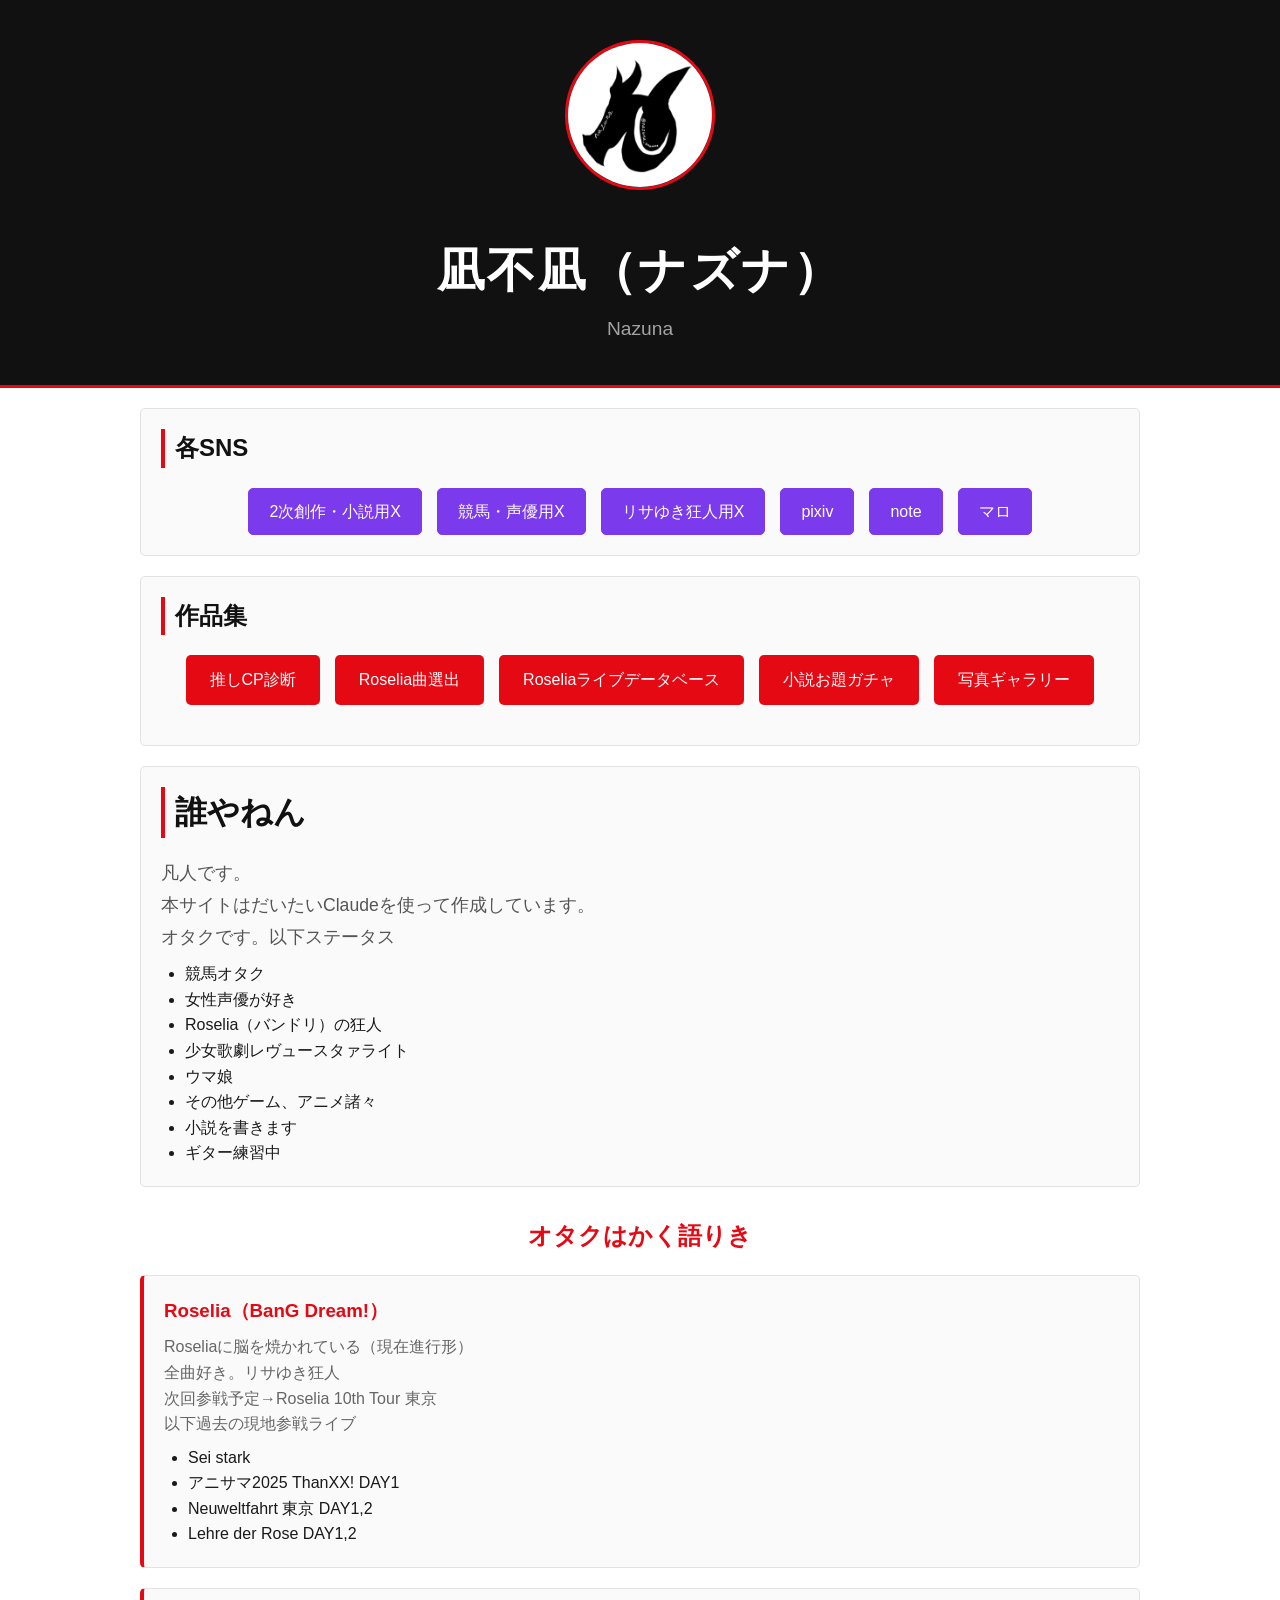
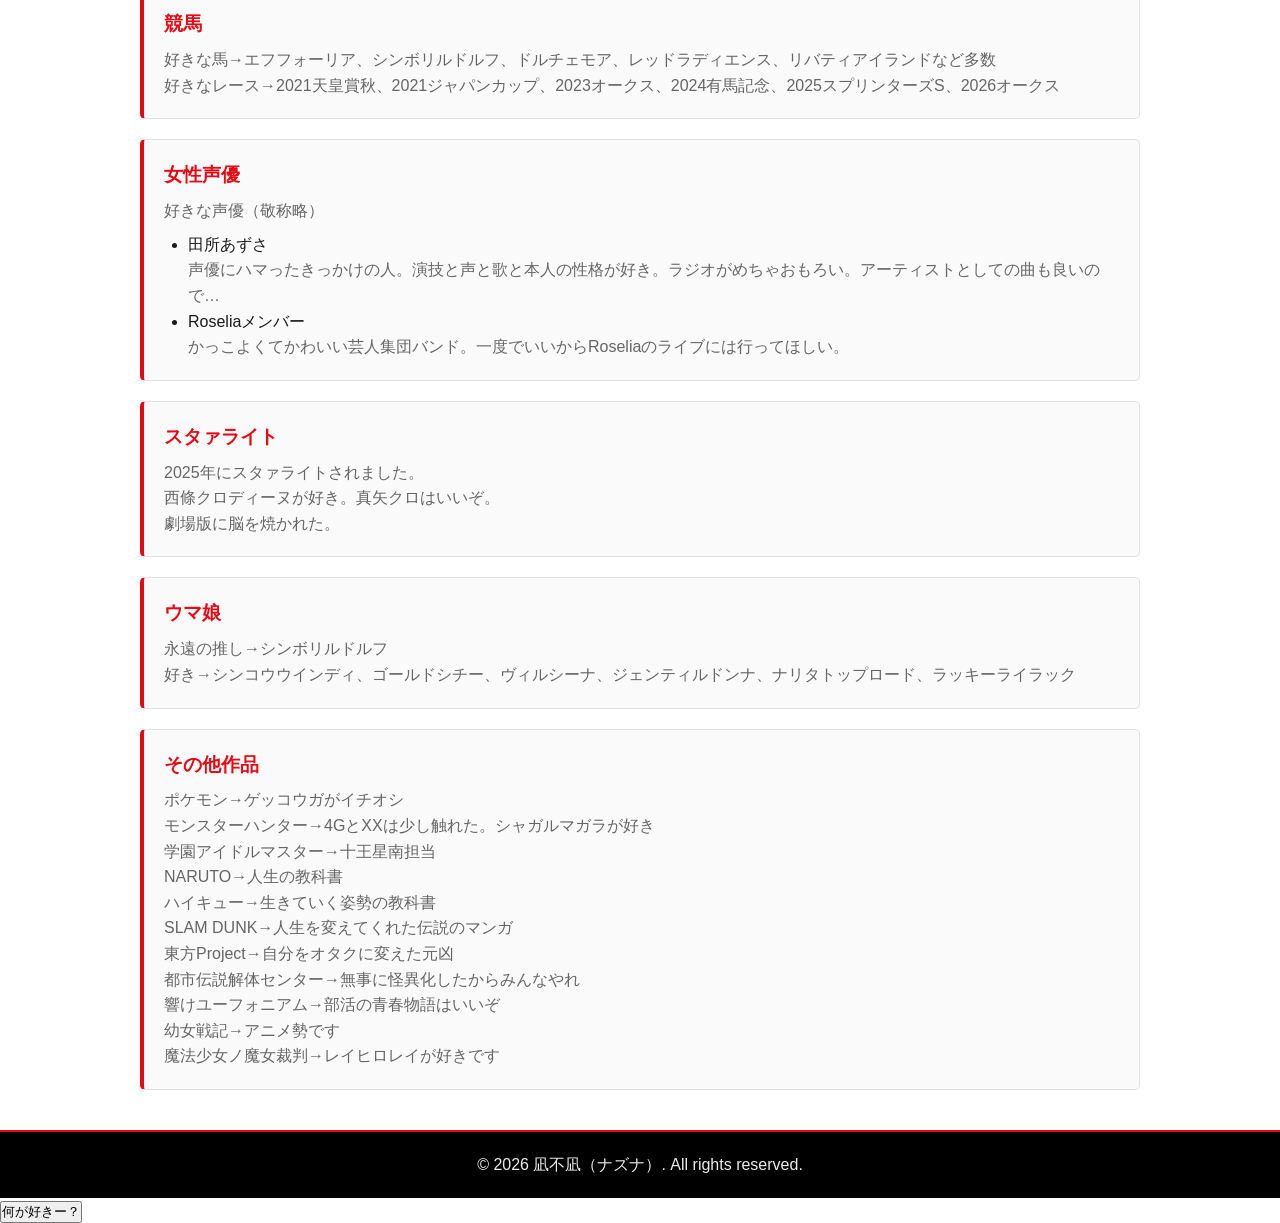
==== index.html @ 9413a5c5 "トップページの CSS を style.css に統合して整理 - index.html 内の <style> と style 属性をすべて style.css に移し、定義を1か所にした（見た目は従" ====
<!DOCTYPE html>
<html lang="ja">
<head>
    <meta charset="UTF-8">
    <meta name="viewport" content="width=device-width, initial-scale=1.0">
    <title>プロフィール | 凪不凪</title>
    <link rel="stylesheet" href="style.css">
</head>
<body>
    <header class="header">
        <img src="nazuna.png" alt="Profile Photo" class="profile-photo">
        <h1>凪不凪（ナズナ）</h1>
        <p>Nazuna</p>
    </header>

    <div class="container">

        <section class="sns">
            <h2>各SNS</h2>
            <div class="sns-links">
                <a href="https://x.com/nazuna_umanoma" target="_blank">2次創作・小説用X</a>
                <a href="https://x.com/boreas_uma10" target="_blank">競馬・声優用X</a>
                <a href="https://x.com/nazuna_shamrock" target="_blank">リサゆき狂人用X</a>
                <a href="https://www.pixiv.net/users/109788346" target="_blank">pixiv</a>                
                <a href="https://note.com/fenrir_umanoma" target="_blank">note</a>
                <a href="https://marshmallow-qa.com/fro7inpd7ycq0lu?t=5z8m8z" target="_blank">マロ</a>
            </div>
        </section>

        <section class="sns">
            <h2>作品集</h2>
        <!-- 下層ページへのリンク -->
        <div class="section-links">
            <a href="shindan/index.html" class="section-link-btn">推しCP診断</a>
            <a href="musicsort/index.html" class="section-link-btn">Roselia曲選出</a>
<!--  未完なのでまだ閉じておく         <a href="angya/index.html" class="section-link-btn">全国行脚</a> -->
            <a href="live-data/index.html" class="section-link-btn">Roseliaライブデータベース</a>
            <a href="ss-gacha/index.html" class="section-link-btn">小説お題ガチャ</a>
            <a href="gallery/" class="section-link-btn">写真ギャラリー</a>
        </div>
        </section>

        <section class="about">
            <h2>誰やねん</h2>
            <p>
                凡人です。<br>
                本サイトはだいたいClaudeを使って作成しています。<br>
                オタクです。以下ステータス
            </p>
            <ul>
                <li>競馬オタク</li>
                <li>女性声優が好き</li>
                <li>Roselia（バンドリ）の狂人</li>
                <li>少女歌劇レヴュースタァライト</li>
                <li>ウマ娘</li>
                <li>その他ゲーム、アニメ諸々</li>
                <li>小説を書きます</li>
                <li>ギター練習中</li>
            </ul>
        </section>

        <!-- 好きなもの紹介セクション -->
        <section>
            <h2 class="section-title">オタクはかく語りき</h2>

            <article class="interest-section">
                <h3>Roselia（BanG Dream!）</h3>
                <p>
                    Roseliaに脳を焼かれている（現在進行形）<br>
                    全曲好き。リサゆき狂人<br>
                    次回参戦予定→Roselia 10th Tour 東京<br>
                    以下過去の現地参戦ライブ
                </p>
                <ul>
                <li>Sei stark</li>
                <li>アニサマ2025 ThanXX! DAY1</li>
                <li>Neuweltfahrt 東京 DAY1,2</li>
                <li>Lehre der Rose DAY1,2</li>
                </ul>
            </article>                                   
            <article class="interest-section">
                <h3>競馬</h3>
                <p>
                    好きな馬→エフフォーリア、シンボリルドルフ、ドルチェモア、レッドラディエンス、リバティアイランドなど多数<br>
                    好きなレース→2021天皇賞秋、2021ジャパンカップ、2023オークス、2024有馬記念、2025スプリンターズS、2026オークス
                </p>
            </article>

            <article class="interest-section">
                <h3>女性声優</h3>
                <p>
                    好きな声優（敬称略）
                </p>
                <ul>
                <li>田所あずさ</li>
                <p>声優にハマったきっかけの人。演技と声と歌と本人の性格が好き。ラジオがめちゃおもろい。アーティストとしての曲も良いので…</p>
                <li>Roseliaメンバー</li>
                <p>かっこよくてかわいい芸人集団バンド。一度でいいからRoseliaのライブには行ってほしい。</p>
                </ul>
            </article>

            <article class="interest-section">
                <h3>スタァライト</h3>
                <p>
                    2025年にスタァライトされました。<br>
                    西條クロディーヌが好き。真矢クロはいいぞ。<br>
                    劇場版に脳を焼かれた。<br>
                </p>
            </article>

            <article class="interest-section">
                <h3>ウマ娘</h3>
                <p>
                    永遠の推し→シンボリルドルフ<br>
                    好き→シンコウウインディ、ゴールドシチー、ヴィルシーナ、ジェンティルドンナ、ナリタトップロード、ラッキーライラック<br>
                </p>
            </article>

            <article class="interest-section">
                <h3>その他作品</h3>
                <p>
                    ポケモン→ゲッコウガがイチオシ<br>
                    モンスターハンター→4GとXXは少し触れた。シャガルマガラが好き<br>
                    学園アイドルマスター→十王星南担当<br>
                    NARUTO→人生の教科書<br>
                    ハイキュー→生きていく姿勢の教科書<br>
                    SLAM DUNK→人生を変えてくれた伝説のマンガ<br>
                    東方Project→自分をオタクに変えた元凶<br>
                    都市伝説解体センター→無事に怪異化したからみんなやれ<br>
                    響けユーフォニアム→部活の青春物語はいいぞ<br>
                    幼女戦記→アニメ勢です<br>
                    魔法少女ノ魔女裁判→レイヒロレイが好きです<br>
                </p>
            </article>
        </section>
    </div>

    <footer class="footer">
        <p>&copy; 2026 凪不凪（ナズナ）. All rights reserved.</p>
        <!-- 最終更新日は script.js が取得できたときだけ表示する（取得できなければ出さない） -->
        <p id="last-updated" class="last-updated" hidden></p>
    </footer>

    <script src="script.js"></script>
</body>
</html>
---- style.css ----
/* style.css - トップページ（index.html）のスタイル
   色は :root の変数にまとめています。作品ページ（shindan など）も同じ配色です。 */

:root {
    --bg: #ffffff;
    --bg-card: #fafafa;
    --red: #e50914;
    --red-dark: #a8060f;
    --black: #111111;
    --violet: #7c3aed;
    --violet-dark: #5b21b6;
    --text: #1a1a1a;
    --text-muted: #666666;
    --text-sub: #555555;   /* 「誰やねん」の本文 */
    --border: #e2e2e2;
}

*, *::before, *::after { box-sizing: border-box; }

body {
    margin: 0;
    font-family: 'Segoe UI', 'Hiragino Kaku Gothic ProN', Arial, sans-serif;
    line-height: 1.6;
    background-color: var(--bg);
    color: var(--text);
}

/* ヘッダー */
.header {
    background: var(--black);
    color: #ffffff;
    padding: 40px 20px;
    text-align: center;
    border-bottom: 3px solid var(--red);
}
.header h1 {
    margin: 15px 0 5px;
    font-size: 3rem;
    letter-spacing: 0.05em;
    color: #ffffff;
}
.header p {
    margin: 0;
    font-size: 1.2rem;
    opacity: 0.9;
    color: #b3b3b3;
}

.profile-photo {
    width: 150px;
    height: 150px;
    border-radius: 50%;
    border: 3px solid var(--red);
    margin-bottom: 20px;
}

/* 本文の幅：最大幅を決めて左右に余白をとる（スマホでは余白を少し狭く） */
.container {
    max-width: 1040px;
    margin: 0 auto;
    padding: 0 20px;
}

/* カード（各SNS・作品集・誰やねん・好きなもの） */
.about, .sns, .interest-section {
    padding: 20px;
    border: 1px solid var(--border);
    margin: 20px 0;
    border-radius: 5px;
    background-color: var(--bg-card);
}

.about h2, .sns h2 {
    margin: 0 0 20px;
    color: var(--black);
    border-left: 4px solid var(--red);
    padding-left: 10px;
}
.about h2 { font-size: 2rem; }

.about p {
    margin: 0;
    font-size: 1.1rem;
    color: var(--text-sub);
    line-height: 1.8;
}

/* 箇条書き：行頭の点がカードからはみ出さないように字下げする */
.about ul, .interest-section ul {
    margin: 0.5em 0 0;
    padding-left: 1.5em;
}
.about li, .interest-section li { color: var(--text); }

/* SNS欄 */
.sns-links {
    display: flex;
    justify-content: center;
    gap: 15px;
    flex-wrap: wrap;
}
.sns-links a {
    display: inline-block;
    padding: 10px 20px;
    background-color: var(--violet);
    color: #ffffff;
    text-decoration: none;
    border: 1px solid var(--violet);
    border-radius: 5px;
    transition: background-color 0.3s, color 0.3s;
}
.sns-links a:hover {
    background-color: var(--violet-dark);
    border-color: var(--violet-dark);
    color: #ffffff;
}

/* 作品集へのリンク */
.section-links {
    display: flex;
    justify-content: center;
    gap: 15px;
    flex-wrap: wrap;
    margin: 20px 0;
}
.section-link-btn {
    display: inline-block;
    padding: 12px 24px;
    background-color: var(--red);
    color: #ffffff;
    text-decoration: none;
    border-radius: 5px;
    transition: background-color 0.3s;
    font-weight: 500;
}
.section-link-btn:hover {
    background-color: var(--black);
}

/* 好きなもの紹介 */
.section-title {
    margin: 30px 0 0;
    text-align: center;
    color: var(--red);
}
.interest-section {
    border-left: 4px solid var(--red);
}
.interest-section h3 {
    margin: 0 0 8px;
    color: var(--red);
}
.interest-section p {
    margin: 0;
    line-height: 1.6;
    color: var(--text-muted);
}

/* フッター */
.footer {
    margin-top: 40px;
    padding: 20px;
    text-align: center;
    background-color: #000;
    color: #ececec;
    border-top: 2px solid var(--red);
}
.footer p { margin: 0; }
.last-updated {
    font-size: 0.9em;
    color: #9a9a9a;
}

/* 「何が好きー？」ボタン（script.js が body の末尾に追加する）
   ブラウザ標準のボタンの見た目のまま、余白だけ 0 にしている（以前の一括リセットと同じ見た目） */
.like-btn {
    margin: 0;
    padding: 0;
}

@media (max-width: 768px) {
    .header h1 {
        font-size: 2rem;
    }
}

@media (max-width: 600px) {
    .container { padding: 0 16px; }
}
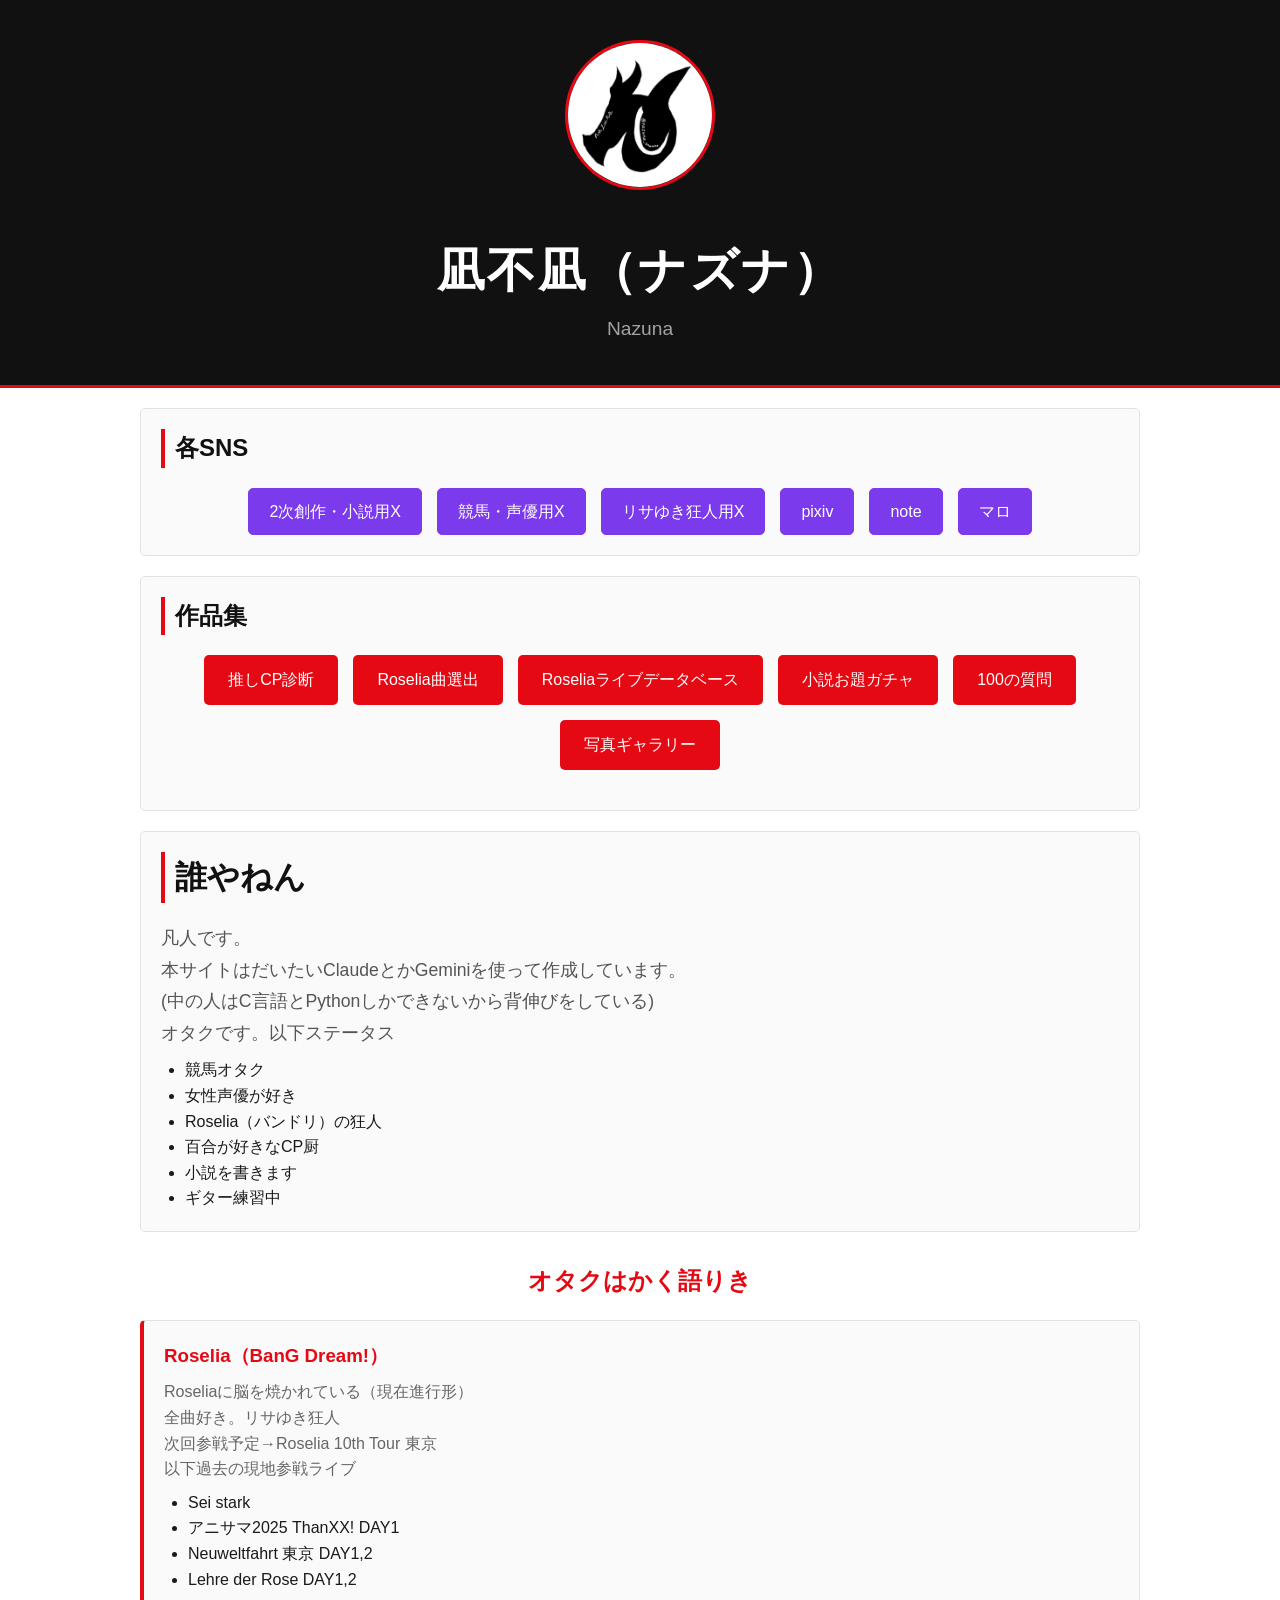
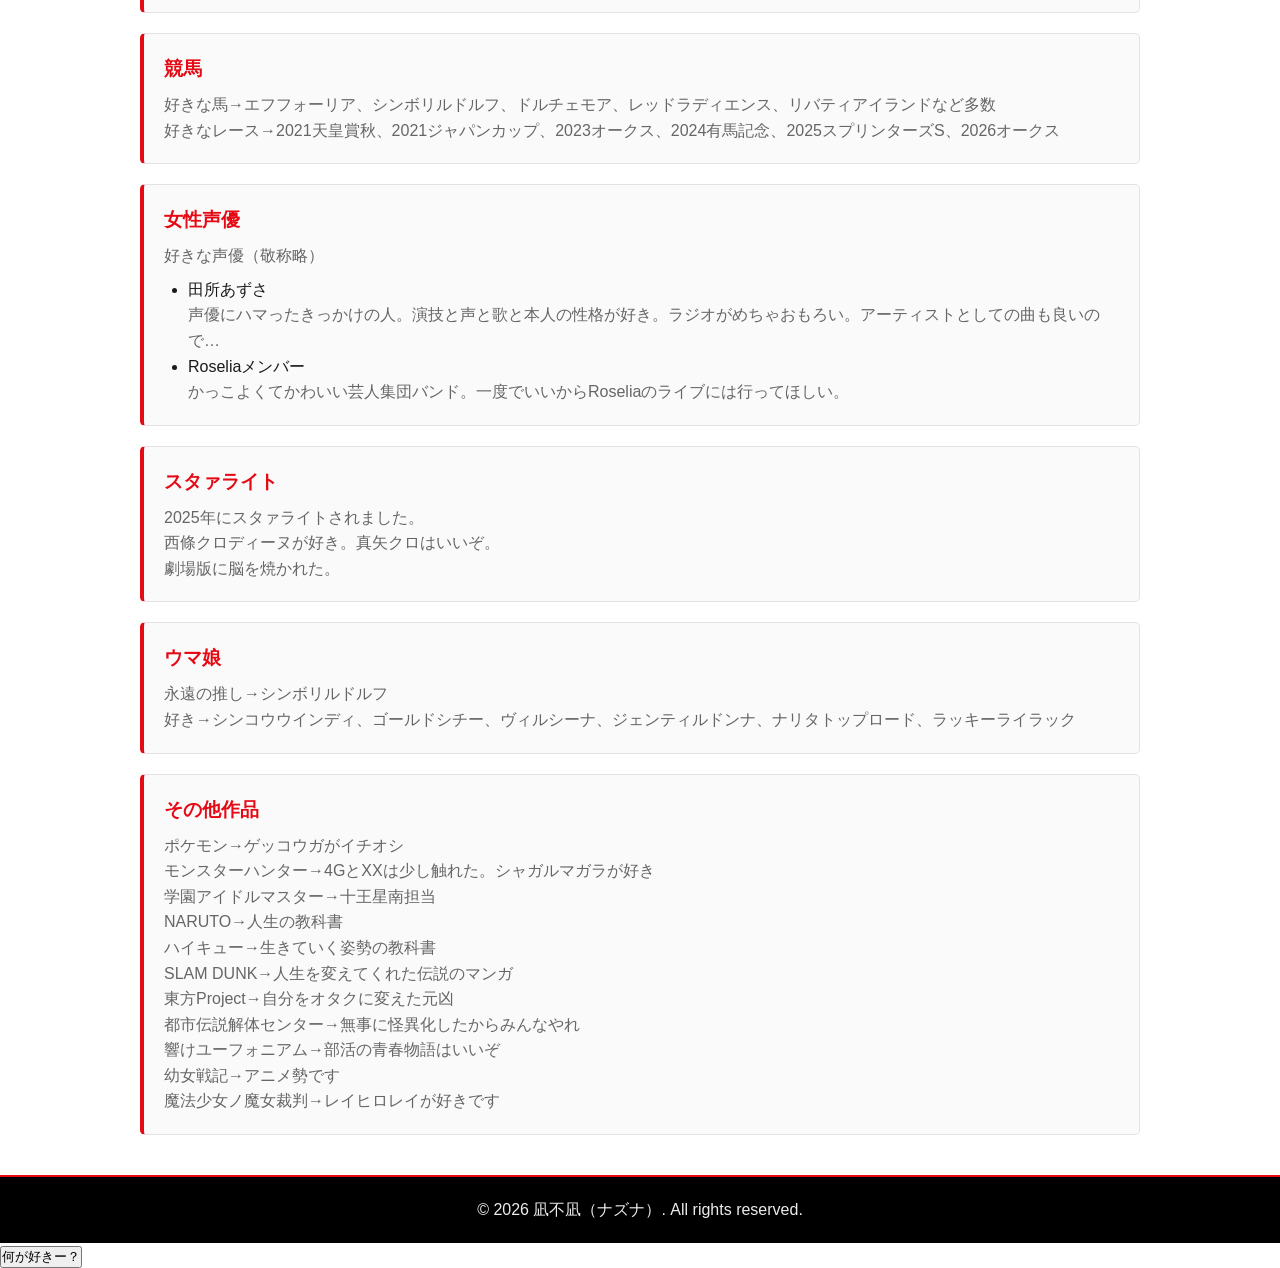
==== commit 35140f8b: "100質問を追加" ====
--- a/index.html
+++ b/index.html
@@ -4,26 +4,26 @@
     <meta charset="UTF-8">
     <meta name="viewport" content="width=device-width, initial-scale=1.0">
     <title>プロフィール | 凪不凪</title>
-    <link rel="stylesheet" href="style.css">
+    <link rel="stylesheet" href="style.css?v=3">
 </head>
 <body>
     <header class="header">
-        <img src="nazuna.png" alt="Profile Photo" class="profile-photo">
+        <img src="nazuna.webp" alt="凪不凪のアイコン（黒い馬の頭のシルエットに「nazuna」の文字）" class="profile-photo">
         <h1>凪不凪（ナズナ）</h1>
         <p>Nazuna</p>
     </header>
 
-    <div class="container">
+    <main class="container">
 
         <section class="sns">
             <h2>各SNS</h2>
             <div class="sns-links">
-                <a href="https://x.com/nazuna_umanoma" target="_blank">2次創作・小説用X</a>
-                <a href="https://x.com/boreas_uma10" target="_blank">競馬・声優用X</a>
-                <a href="https://x.com/nazuna_shamrock" target="_blank">リサゆき狂人用X</a>
-                <a href="https://www.pixiv.net/users/109788346" target="_blank">pixiv</a>                
-                <a href="https://note.com/fenrir_umanoma" target="_blank">note</a>
-                <a href="https://marshmallow-qa.com/fro7inpd7ycq0lu?t=5z8m8z" target="_blank">マロ</a>
+                <a href="https://x.com/nazuna_umanoma" target="_blank" rel="noopener noreferrer">2次創作・小説用X</a>
+                <a href="https://x.com/boreas_uma10" target="_blank" rel="noopener noreferrer">競馬・声優用X</a>
+                <a href="https://x.com/nazuna_shamrock" target="_blank" rel="noopener noreferrer">リサゆき狂人用X</a>
+                <a href="https://www.pixiv.net/users/109788346" target="_blank" rel="noopener noreferrer">pixiv</a>                
+                <a href="https://note.com/fenrir_umanoma" target="_blank" rel="noopener noreferrer">note</a>
+                <a href="https://marshmallow-qa.com/fro7inpd7ycq0lu?t=5z8m8z" target="_blank" rel="noopener noreferrer">マロ</a>
             </div>
         </section>
 
@@ -36,6 +36,7 @@
 <!--  未完なのでまだ閉じておく         <a href="angya/index.html" class="section-link-btn">全国行脚</a> -->
             <a href="live-data/index.html" class="section-link-btn">Roseliaライブデータベース</a>
             <a href="ss-gacha/index.html" class="section-link-btn">小説お題ガチャ</a>
+            <a href="question100/index.html" class="section-link-btn">100の質問</a>
             <a href="gallery/" class="section-link-btn">写真ギャラリー</a>
         </div>
         </section>
@@ -44,16 +45,15 @@
             <h2>誰やねん</h2>
             <p>
                 凡人です。<br>
-                本サイトはだいたいClaudeを使って作成しています。<br>
+                本サイトはだいたいClaudeとかGeminiを使って作成しています。<br>
+                (中の人はC言語とPythonしかできないから背伸びをしている)<br>
                 オタクです。以下ステータス
             </p>
             <ul>
                 <li>競馬オタク</li>
                 <li>女性声優が好き</li>
                 <li>Roselia（バンドリ）の狂人</li>
-                <li>少女歌劇レヴュースタァライト</li>
-                <li>ウマ娘</li>
-                <li>その他ゲーム、アニメ諸々</li>
+                <li>百合が好きなCP厨</li>
                 <li>小説を書きます</li>
                 <li>ギター練習中</li>
             </ul>
@@ -92,10 +92,12 @@
                     好きな声優（敬称略）
                 </p>
                 <ul>
-                <li>田所あずさ</li>
-                <p>声優にハマったきっかけの人。演技と声と歌と本人の性格が好き。ラジオがめちゃおもろい。アーティストとしての曲も良いので…</p>
-                <li>Roseliaメンバー</li>
-                <p>かっこよくてかわいい芸人集団バンド。一度でいいからRoseliaのライブには行ってほしい。</p>
+                <li>田所あずさ
+                    <p>声優にハマったきっかけの人。演技と声と歌と本人の性格が好き。ラジオがめちゃおもろい。アーティストとしての曲も良いので…</p>
+                </li>
+                <li>Roseliaメンバー
+                    <p>かっこよくてかわいい芸人集団バンド。一度でいいからRoseliaのライブには行ってほしい。</p>
+                </li>
                 </ul>
             </article>
 
@@ -133,14 +135,15 @@
                 </p>
             </article>
         </section>
-    </div>
+    </main>
 
     <footer class="footer">
-        <p>&copy; 2026 凪不凪（ナズナ）. All rights reserved.</p>
+        <p>&copy; <span class="copyright-year">2026</span> 凪不凪（ナズナ）. All rights reserved.</p>
         <!-- 最終更新日は script.js が取得できたときだけ表示する（取得できなければ出さない） -->
         <p id="last-updated" class="last-updated" hidden></p>
     </footer>
 
-    <script src="script.js"></script>
+    <script src="common/site.js?v=1"></script>
+    <script src="script.js?v=2"></script>
 </body>
 </html>
--- a/style.css
+++ b/style.css
@@ -13,9 +13,19 @@
     --text-muted: #666666;
     --text-sub: #555555;   /* 「誰やねん」の本文 */
     --border: #e2e2e2;
+    --heading: #111111;     /* 見出しの文字（--black はヘッダーなどの黒い背景用） */
+    --red-text: var(--red); /* 文字に使う赤（ダークモードでは明るくする） */
+    --black-fill: #111111;  /* 黒で塗る部品（作品集ボタンのホバー。ダークモードでは灰色） */
+    --focus-ring: var(--red); /* キーボード操作時のフォーカス枠 */
 }
 
 *, *::before, *::after { box-sizing: border-box; }
+
+/* キーボード操作時のフォーカス表示（Tab キーで移動したときだけ枠が出る） */
+:focus-visible {
+    outline: 2px solid var(--focus-ring);
+    outline-offset: 2px;
+}
 
 body {
     margin: 0;
@@ -72,7 +82,7 @@
 
 .about h2, .sns h2 {
     margin: 0 0 20px;
-    color: var(--black);
+    color: var(--heading);
     border-left: 4px solid var(--red);
     padding-left: 10px;
 }
@@ -134,21 +144,21 @@
     font-weight: 500;
 }
 .section-link-btn:hover {
-    background-color: var(--black);
+    background-color: var(--black-fill);
 }
 
 /* 好きなもの紹介 */
 .section-title {
     margin: 30px 0 0;
     text-align: center;
-    color: var(--red);
+    color: var(--red-text);
 }
 .interest-section {
     border-left: 4px solid var(--red);
 }
 .interest-section h3 {
     margin: 0 0 8px;
-    color: var(--red);
+    color: var(--red-text);
 }
 .interest-section p {
     margin: 0;
@@ -176,6 +186,7 @@
 .like-btn {
     margin: 0;
     padding: 0;
+    color-scheme: light; /* ダークモードでも見た目を変えない */
 }
 
 @media (max-width: 768px) {
@@ -187,3 +198,29 @@
 @media (max-width: 600px) {
     .container { padding: 0 16px; }
 }
+
+/* 「動きを減らす」設定（OS のアクセシビリティ設定）の閲覧者には、アニメーションと切り替え効果を止める */
+@media (prefers-reduced-motion: reduce) {
+    *, *::before, *::after {
+        animation-duration: 0.01ms !important;
+        animation-iteration-count: 1 !important;
+        transition-duration: 0.01ms !important;
+        scroll-behavior: auto !important;
+    }
+}
+
+/* ダークモード：OS の設定に従う（切り替えボタンはなし）。本文のコントラスト比は 4.5:1 以上 */
+@media (prefers-color-scheme: dark) {
+    :root {
+        color-scheme: dark;
+        --bg: #121212;
+        --bg-card: #1c1c1e;
+        --text: #e6e6e6;
+        --text-muted: #a8a8ad;
+        --text-sub: #c2c2c2;
+        --border: #3a3a3f;
+        --heading: #f5f5f5;
+        --red-text: #ff6b72;
+        --black-fill: #737373; /* カードに対して 3:1 以上、白い文字が 4.5:1 以上 */
+    }
+}
